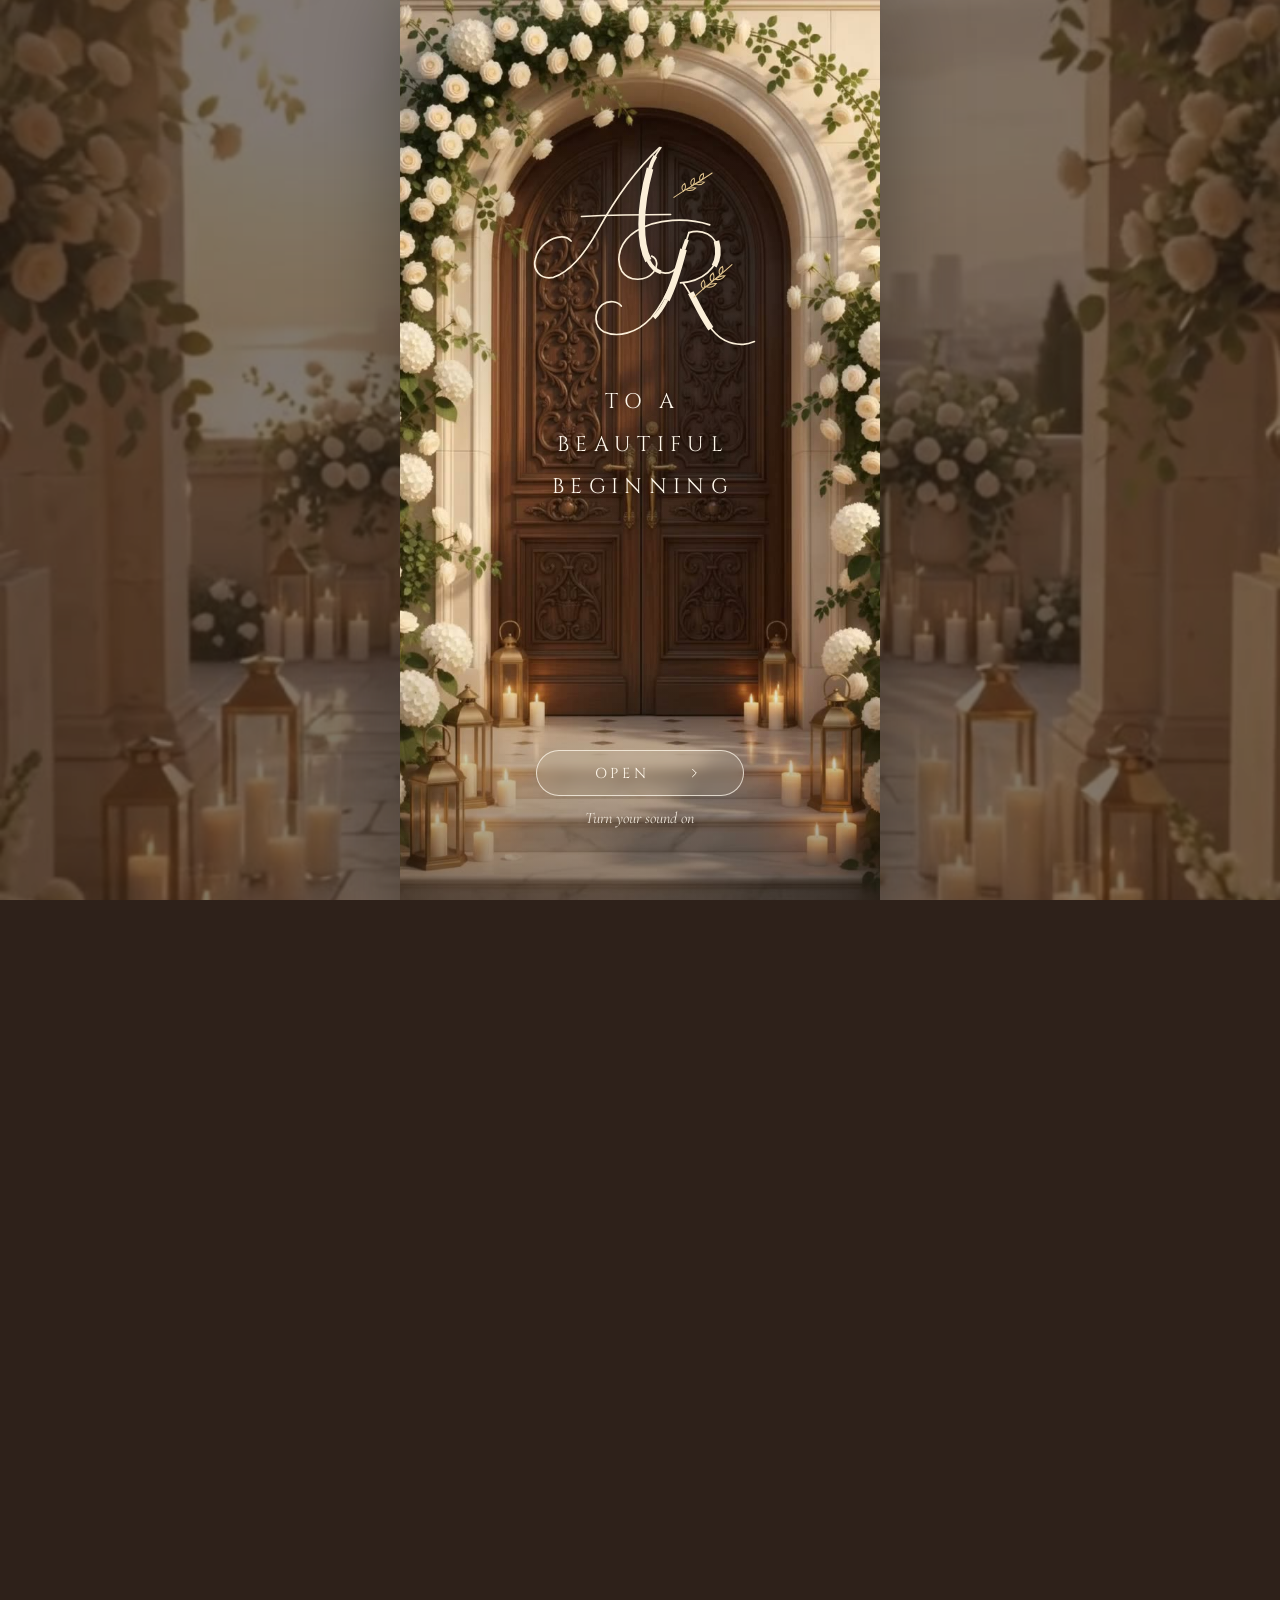
==== index.html @ f2ff2220 "Add Ahmed & Reem wedding invitation site One-page, phone-first invitation recreating the approved de" ====
<!doctype html>
<html lang="en" class="is-locked">
<head>
  <meta charset="utf-8">
  <meta name="viewport" content="width=device-width, initial-scale=1, viewport-fit=cover">
  <title>Ahmed &amp; Reem</title>
  <meta name="description" content="You're invited to the wedding of Ahmed &amp; Reem on Tuesday, 10 November 2026 at Porto Diamond.">
  <meta name="theme-color" content="#4A3426">
  <link rel="icon" href="data:image/svg+xml,%3Csvg xmlns='http://www.w3.org/2000/svg' viewBox='0 0 24 24'%3E%3Cpath fill='%23B0894F' d='M12 21.5s-9.5-5.8-9.5-12.6A5.1 5.1 0 0 1 12 6.1a5.1 5.1 0 0 1 9.5 2.8c0 6.8-9.5 12.6-9.5 12.6z'/%3E%3C/svg%3E">

  <!-- Link preview (WhatsApp, Facebook, …) -->
  <meta property="og:type" content="website">
  <meta property="og:title" content="Ahmed &amp; Reem's Wedding">
  <meta property="og:description" content="Tuesday, 10 November 2026 at 8:00 PM, Porto Diamond">
  <meta property="og:image" content="https://ebrahemmostafa.github.io/ahmed-reem-wedding/assets/img/door-poster.jpg">
  <meta name="twitter:card" content="summary_large_image">

  <link rel="preconnect" href="https://fonts.googleapis.com">
  <link rel="preconnect" href="https://fonts.gstatic.com" crossorigin>
  <link href="https://fonts.googleapis.com/css2?family=Amiri:wght@400;700&family=Aref+Ruqaa:wght@400;700&family=Cinzel:wght@400;500&family=Corinthia&family=Cormorant+Garamond:ital,wght@0,300;0,400;1,300&family=EB+Garamond:wght@400;500&display=swap" rel="stylesheet">
  <link rel="stylesheet" href="css/style.css">
</head>
<body>

  <!-- Reusable ornaments -->
  <svg width="0" height="0" style="position:absolute" aria-hidden="true">
    <symbol id="sprig" viewBox="0 0 40 12">
      <g fill="none" stroke="currentColor" stroke-width=".7" stroke-linecap="round">
        <path d="M4 9 C12 7 22 6 36 3"/>
        <path d="M12 7.4 C11 4.8 12.6 3 15 2.6 C15 5 13.8 6.6 12 7.4Z"/>
        <path d="M19 6.2 C18.4 3.6 20 1.8 22.6 1.6 C22.4 4 21 5.6 19 6.2Z"/>
        <path d="M26 5 C25.8 2.6 27.4 1 30 1 C29.6 3.2 28 4.6 26 5Z"/>
        <path d="M14 7 C16 9 18.6 9.6 21 8.6 C19 7.2 16.6 6.8 14 7Z"/>
        <path d="M21.6 5.8 C23.6 7.6 26.2 8 28.4 7 C26.4 5.6 24 5.4 21.6 5.8Z"/>
      </g>
    </symbol>
    <!-- swash A and R traced from the design -->
    <g id="glyph-a" fill="none" stroke="currentColor" stroke-linecap="round">
      <path stroke-width=".6" d="M62.5 107.5 C58 113 55.5 124 55.5 135 C55.5 146 59 152.5 64 152.5 C66 152.5 67.5 151.5 68.5 150"/>
      <path stroke-width="1.4" stroke-linecap="butt" d="M60.5 110.5 C59.6 112 59 113.5 58.6 115"/>
      <path stroke-width="2.4" stroke-linecap="butt" d="M58.6 115 C56.4 123 55.6 129 55.6 135 C55.6 141 56.4 145 58 148"/>
      <path stroke-width="1.4" stroke-linecap="butt" d="M58 148 C59 150 60.5 151.6 62.5 152.2"/>
      <path stroke-width=".6" d="M62 107.5 C54 115 46 126 40 137 C35 146 30 152 24 154 C19 155 16.5 151 17.5 147.5 C18.5 143 23 139.5 27 139.5 C28.5 139.5 29.6 140.2 30.3 141"/>
      <path stroke-width=".55" d="M34 132.2 C42 131.8 52 131.5 66 131.5"/>
    </g>
    <g id="glyph-r" fill="none" stroke="currentColor" stroke-linecap="round">
      <path stroke-width=".6" d="M66.5 160 C63.5 170 60 182 53 190.5 C48 196 41 197.8 36 195.5 C32.5 193.6 32.3 188.5 35.5 185.8 C38 184 41 184.6 42.3 186.3"/>
      <path stroke-width="1.4" stroke-linecap="butt" d="M65.8 162.5 L64.6 166"/>
      <path stroke-width="2.4" stroke-linecap="butt" d="M64.6 166 C63 172 61.5 178 58.5 184"/>
      <path stroke-width="1.4" stroke-linecap="butt" d="M58.5 184 C57 187 55.6 189 54 190.5"/>
      <path stroke-width=".6" d="M66.5 160 C71 158.6 76.5 160.5 76.8 166.5 C77 172.5 71.5 177.6 63.5 178"/>
      <path stroke-width="2" stroke-linecap="butt" d="M76.4 163 C77.2 166 77 169.5 75.6 172"/>
      <path stroke-width=".6" d="M64.5 178 C68 183 71 190 75 195 C78 198.6 82 200.2 86 200 C87.5 199.9 89 199.4 90 199"/>
      <path stroke-width="2.2" stroke-linecap="butt" d="M67.2 181.5 C69.5 186 71.6 190.5 74.4 194.4"/>
      <path stroke-width=".6" d="M74 157.2 C66 154.6 55 154.8 47.5 159.5 C42 163 40 169 42.5 173.8 C45 177.6 51 177.6 53.8 174.2 C55.6 172 55.3 169.3 53.2 168.4"/>
    </g>
  </svg>

  <!-- ============ INTRO: the door (panel 1) ============ -->
  <div class="intro" id="intro">
    <div class="stage">
      <video class="intro__video intro__video--idle" id="door-idle"
             src="assets/video/door-idle.mp4" poster="assets/img/door-poster.jpg"
             autoplay muted loop playsinline preload="auto" aria-hidden="true"></video>
      <video class="intro__video intro__video--open" id="door-open"
             src="assets/video/door-open.mp4"
             muted playsinline preload="auto" aria-hidden="true"></video>

      <div class="intro__ui" id="intro-ui">
        <svg class="monogram" viewBox="12 103 86 78" aria-hidden="true">
          <use href="#glyph-a"/>
          <use href="#glyph-r" transform="translate(6 -22)"/>
          <use href="#sprig" x="64" y="118" width="20" height="6" transform="rotate(-22 74 121)" class="monogram__sprig"/>
          <use href="#sprig" x="70" y="152" width="22" height="6.6" transform="rotate(-30 81 155)" class="monogram__sprig"/>
        </svg>
        <p class="intro__tagline">To a<br>beautiful<br>beginning</p>

        <div class="intro__bottom">
          <button class="btn-open" id="open-btn" type="button">
            Open
            <svg viewBox="0 0 16 16" width="12" height="12" aria-hidden="true"><path d="M6 3l5 5-5 5" fill="none" stroke="currentColor" stroke-width="1.3" stroke-linecap="round" stroke-linejoin="round"/></svg>
          </button>
          <p class="intro__hint">Turn your sound on</p>
        </div>
      </div>

      <button class="intro__skip" id="skip-btn" type="button" hidden>Skip</button>
    </div>
  </div>

  <audio id="music" src="assets/audio/music.mp3" loop preload="auto"></audio>

  <button class="music-toggle" id="music-toggle" type="button" aria-pressed="true" aria-label="Pause music" hidden>
    <svg class="icon-on" viewBox="0 0 24 24" width="20" height="20" aria-hidden="true"><path d="M9 18V6l10-2v12" fill="none" stroke="currentColor" stroke-width="1.5" stroke-linecap="round" stroke-linejoin="round"/><circle cx="6.5" cy="18" r="2.5" fill="none" stroke="currentColor" stroke-width="1.5"/><circle cx="16.5" cy="16" r="2.5" fill="none" stroke="currentColor" stroke-width="1.5"/></svg>
    <svg class="icon-off" viewBox="0 0 24 24" width="20" height="20" aria-hidden="true"><path d="M9 18V6l10-2v12" fill="none" stroke="currentColor" stroke-width="1.5" stroke-linecap="round" stroke-linejoin="round"/><circle cx="6.5" cy="18" r="2.5" fill="none" stroke="currentColor" stroke-width="1.5"/><circle cx="16.5" cy="16" r="2.5" fill="none" stroke="currentColor" stroke-width="1.5"/><path d="M3 3l18 18" stroke="currentColor" stroke-width="1.5" stroke-linecap="round"/></svg>
  </button>

  <main class="stage page">

    <!-- ============ Verse + invitation (right after the door) ============ -->
    <section class="panel verse" id="invitation" lang="ar" dir="rtl">
      <div class="verse__bg" aria-hidden="true"></div>

      <div class="verse__content">
        <p class="basmala">بسم الله الرحمن الرحيم</p>

        <figure class="ayah">
          <img src="assets/img/ayah.png" width="918" height="270"
               alt="وَمِنْ آيَاتِهِ أَنْ خَلَقَ لَكُم مِّنْ أَنفُسِكُمْ أَزْوَاجًا لِّتَسْكُنُوا إِلَيْهَا وَجَعَلَ بَيْنَكُم مَّوَدَّةً وَرَحْمَةً">
          <figcaption>سورة الروم، الآية ٢١</figcaption>
        </figure>

        <svg class="sprig" aria-hidden="true"><use href="#sprig"/></svg>

        <div class="invite">
          <!-- اكتب أسماء العائلات هنا مكان النقط -->
          <p class="invite__families">
            تتشرف عائلة <span class="blank">..................</span><br>
            وعائلة <span class="blank">..................</span>
          </p>
          <p>بدعوة سيادتكم لحضور حفل زفاف</p>

          <div class="invite__couple">
            <p class="invite__role">نجلهم</p>
            <p class="invite__name">أحمد</p>
            <p class="invite__role">على كريمتهم</p>
            <p class="invite__name">ريم</p>
          </div>

          <p>
            وذلك بمشيئة الله تعالى<br>
            يوم <strong>الثلاثاء ١٠ نوفمبر ٢٠٢٦</strong><br>
            في تمام الساعة <strong>الثامنة مساءً</strong><br>
            بقاعة <bdi lang="en" class="latin">Porto Diamond</bdi>
          </p>
          <p class="invite__closing">بحضوركم يكتمل فرحنا</p>
        </div>
      </div>
    </section>

    <!-- ============ Panel 2: names ============ -->
    <section class="ref ref--names" id="names" aria-label="Ahmed and Reem invite you to celebrate our forever">
      <!-- traced from the design: swash A and R, Cormorant capitals -->
      <svg class="names" viewBox="0 100 170 105" aria-hidden="true">
        <g>
          <use href="#glyph-a"/>
          <use href="#glyph-r"/>
        </g>
        <g class="names__type" fill="currentColor">
          <text x="65" y="143.2" font-size="32.5" textLength="76" lengthAdjust="spacingAndGlyphs">HMED</text>
          <text x="93" y="166.5" font-size="25" font-style="italic" text-anchor="middle">&amp;</text>
          <text x="80" y="194" font-size="34" textLength="48.5" lengthAdjust="spacingAndGlyphs">EEM</text>
        </g>
      </svg>
      <h1 class="ref-caps names__tagline">Invite you to<br>celebrate our<br>forever</h1>
      <a class="names__scroll" href="#photo-1">Scroll</a>
    </section>

    <!-- ============ Couple photo 1 ============ -->
    <section class="panel photo" id="photo-1">
      <svg class="sprig" aria-hidden="true"><use href="#sprig"/></svg>
      <figure class="arch-frame">
        <img src="assets/img/couple-1.jpg" alt="Ahmed and Reem smiling, seated side by side" width="880" height="1280" loading="lazy" decoding="async">
      </figure>
      <svg class="sprig sprig--flip" aria-hidden="true"><use href="#sprig"/></svg>
    </section>

    <!-- ============ Panel 3: two souls ============ -->
    <section class="ref ref--veil" id="two-souls">
      <p class="ref-caps veil__text">Two souls<br>one story<br>a lifetime<br>together</p>
    </section>

    <!-- ============ Panel 4: countdown ============ -->
    <section class="ref ref--countdown" id="countdown">
      <h2 class="ref-caps cd__title">The countdown</h2>
      <div class="cd" role="timer" aria-live="off">
        <div class="cd__unit cd__unit--days"><span class="cd__num" data-unit="days">--</span><span class="cd__lbl">Days</span></div>
        <div class="cd__unit cd__unit--hours"><span class="cd__num" data-unit="hours">--</span><span class="cd__lbl">Hours</span></div>
        <div class="cd__unit cd__unit--minutes"><span class="cd__num" data-unit="minutes">--</span><span class="cd__lbl">Minutes</span></div>
        <div class="cd__unit cd__unit--seconds"><span class="cd__num" data-unit="seconds">--</span><span class="cd__lbl">Seconds</span></div>
        <span class="cd__rule cd__rule--1"></span>
        <span class="cd__rule cd__rule--2"></span>
      </div>
      <p class="cd__done" id="countdown-done" hidden>Today is the day</p>
    </section>

    <!-- ============ Panel 5: our story (leaves falling) ============ -->
    <section class="ref ref--story" id="story">
      <canvas class="leaves" id="leaves" aria-hidden="true"></canvas>
      <p class="ref-caps story__label">Our story</p>
      <h2 class="ref-script story__title">
        <span class="story__t1">A Journey</span>
        <span class="story__t2">of Love</span>
      </h2>
      <p class="ref-body story__text">
        From a chance meeting<br>
        to a lifetime of memories,<br>
        we found home in each other.<br>
        Now, we're so excited<br>
        to begin our forever<br>
        with the people we love most.
      </p>
    </section>

    <!-- ============ Panel 6: the big day ============ -->
    <section class="ref ref--bigday" id="big-day">
      <h2 class="ref-caps bd__title">The big day</h2>
      <svg class="bd__sprig" aria-hidden="true"><use href="#sprig"/></svg>

      <span class="bd__line" aria-hidden="true"></span>
      <ol class="bd__list">
        <li class="bd__row bd__row--1">
          <svg class="bd__icon" viewBox="0 0 32 32" aria-hidden="true"><g fill="none" stroke="currentColor" stroke-width="1.2"><circle cx="12.5" cy="19" r="7.5"/><circle cx="19.5" cy="19" r="7.5"/><path d="M14 9.5 L16 6.5 L18 9.5 L16 11.5Z"/><path d="M14 9.5 H18"/></g></svg>
          <span class="bd__dot" aria-hidden="true"></span>
          <p><span class="bd__time">Tuesday</span><span class="bd__what">10 November 2026</span></p>
        </li>
        <li class="bd__row bd__row--2">
          <svg class="bd__icon" viewBox="0 0 32 32" aria-hidden="true"><g fill="none" stroke="currentColor" stroke-width="1.2" stroke-linejoin="round"><path d="M7 6 L13.5 7.6 L12.4 14.4 C12 16.6 9.8 17.8 7.8 17 C5.8 16.2 5 14 5.8 12Z"/><path d="M9.8 17.2 L8.2 26 M5.6 25.4 L10.8 26.6"/><path d="M25 6 L18.5 7.6 L19.6 14.4 C20 16.6 22.2 17.8 24.2 17 C26.2 16.2 27 14 26.2 12Z"/><path d="M22.2 17.2 L23.8 26 M21.2 26.6 L26.4 25.4"/><path d="M6 11 L13 12.6 M26 11 L19 12.6"/><path d="M16 2.5 V4.5 M13.5 3.2 L14.5 4.8 M18.5 3.2 L17.5 4.8"/></g></svg>
          <span class="bd__dot" aria-hidden="true"></span>
          <p><span class="bd__time">8:00 PM</span><span class="bd__what">Wedding celebration</span></p>
        </li>
        <li class="bd__row bd__row--3">
          <svg class="bd__icon" viewBox="0 0 32 32" aria-hidden="true"><g fill="none" stroke="currentColor" stroke-width="1.2"><path d="M16 28 C16 28 7 19.6 7 13 A9 9 0 0 1 25 13 C25 19.6 16 28 16 28Z"/><circle cx="16" cy="13" r="3.4"/></g></svg>
          <span class="bd__dot" aria-hidden="true"></span>
          <p><span class="bd__time">Porto Diamond</span><span class="bd__what">Wedding hall</span></p>
        </li>
      </ol>
    </section>

    <!-- ============ Panel 7: the venue ============ -->
    <section class="ref ref--venue" id="venue">
      <h2 class="ref-caps venue__label">The venue</h2>
      <p class="ref-script venue__title"><span>A Special Place</span><span>for a Special Day</span></p>
      <p class="ref-caps venue__name">Porto Diamond</p>
      <a class="venue__btn" href="https://maps.google.com/?q=30.904970,31.106470" target="_blank" rel="noopener">
        <span>View location<br>on Google Maps</span>
      </a>
    </section>

    <!-- ============ Panel 8: dress code + gift ============ -->
    <section class="ref ref--dress" id="dress-code">
      <h2 class="ref-caps dress__label">Dress code</h2>
      <p class="ref-caps dress__attire">Formal attire</p>
      <p class="ref-caps dress__gift">Your presence<br>is our greatest gift</p>
      <p class="ref-body dress__text">
        But if you wish to honor us<br>
        with a gift, a contribution towards<br>
        our new journey would be<br>
        deeply appreciated.
      </p>
    </section>

    <!-- ============ Couple photo 2 ============ -->
    <section class="panel photo" id="photo-2">
      <svg class="sprig" aria-hidden="true"><use href="#sprig"/></svg>
      <figure class="arch-frame">
        <img src="assets/img/couple-2.jpg" alt="Ahmed scattering rose petals over Reem" width="960" height="1280" loading="lazy" decoding="async">
      </figure>
      <svg class="sprig sprig--flip" aria-hidden="true"><use href="#sprig"/></svg>
    </section>

    <!-- ============ Panel 9: see you there ============ -->
    <section class="ref ref--seeyou" id="see-you">
      <p class="ref-caps seeyou__top">We can't wait<br>to celebrate with you</p>
      <h2 class="ref-script seeyou__title">See You There</h2>
      <p class="ref-caps seeyou__names">Ahmed &amp; Reem</p>
      <p class="ref-caps seeyou__date">10 . 11 . 2026</p>
    </section>

    <!-- ============ RSVP ============ -->
    <section class="panel rsvp" id="rsvp">
      <p class="ref-caps rsvp__label">RSVP</p>
      <svg class="sprig" aria-hidden="true"><use href="#sprig"/></svg>
      <h2 class="ref-script rsvp__title">Leave us a note</h2>
      <p class="ref-body rsvp__lede">Let us know you're coming,<br>and send a few words for our day.</p>

      <form class="rsvp__form" id="rsvp-form" novalidate>
        <label class="field">
          <span class="field__label">Full name <span lang="ar">الاسم بالكامل</span></span>
          <input type="text" name="fullname" autocomplete="name" maxlength="120" required dir="auto">
        </label>
        <label class="field">
          <span class="field__label">Message <span lang="ar">رسالتك</span></span>
          <textarea name="message" rows="4" maxlength="600" dir="auto"></textarea>
        </label>
        <!-- spam trap: real guests never see this -->
        <input class="hp" type="text" name="website" tabindex="-1" autocomplete="off" aria-hidden="true">

        <button class="btn-send" type="submit" id="rsvp-submit">Send RSVP</button>
        <p class="rsvp__status" id="rsvp-status" role="status" aria-live="polite"></p>
      </form>
    </section>

  </main>

  <script src="js/main.js"></script>
</body>
</html>
---- css/style.css ----
/* ==========================================================
   Ahmed & Reem — wedding invitation
   The "ref" panels reproduce the approved design 1:1: every
   panel keeps the design's proportions, and text sits at the
   same position (top: % of panel height) and size (--u = 1% of
   the column width), so it scales identically on every phone.
   ========================================================== */

:root {
  --paper:     #F7F0E6;
  --paper-2:   #F1E7DA;
  --gold:      #B0894F;
  --gold-soft: #D9C4A0;
  --ink:       #5E4636;   /* design text brown */
  --ink-2:     #7D6656;
  --walnut:    #4A3426;
  --ivory:     #FFF8EC;

  --caps:   "Cinzel", "Trajan Pro", serif;
  --serif:  "Cormorant Garamond", "Garamond", serif;
  --body:   "EB Garamond", "Garamond", serif;
  --script: "Corinthia", "Snell Roundhand", cursive;
  --arabic: "Amiri", "Traditional Arabic", serif;
  --ruqaa:  "Aref Ruqaa", "Amiri", serif;

  --stage-w: 480px;
  --u: min(1vw, 4.8px);          /* 1% of the column width */
}

*, *::before, *::after { box-sizing: border-box; }
[hidden] { display: none !important; }

html { -webkit-text-size-adjust: 100%; scroll-behavior: smooth; }
html.is-locked, html.is-locked body { overflow: hidden; height: 100%; }

body {
  margin: 0;
  color: var(--ink);
  font-family: var(--body);
  font-size: 1.1rem;
  line-height: 1.6;
  background: #2E211A url("../assets/img/arch-sunset.jpg") center / cover fixed;
  -webkit-font-smoothing: antialiased;
}
body::before {                     /* dim the desktop backdrop */
  content: "";
  position: fixed;
  inset: 0;
  background: rgba(46, 33, 26, .6);
  z-index: -1;
}

img, video, iframe { display: block; max-width: 100%; }
p, h1, h2, figure, ol { margin: 0; }
h1, h2 { font-weight: 400; }
ol { padding: 0; list-style: none; }

:focus-visible { outline: 2px solid var(--gold); outline-offset: 3px; }

.stage {
  position: relative;
  width: 100%;
  max-width: var(--stage-w);
  margin-inline: auto;
}
.page {
  container-type: inline-size;
  background: var(--paper);
  box-shadow: 0 0 80px rgba(0, 0, 0, .35);
  overflow: hidden;
}

@supports (width: 1cqw) {
  .page { --u: 1cqw; }             /* exact column width, even with a scrollbar */
}

/* ---------- shared type (the design's three voices) ---------- */
.ref-caps {
  font-family: var(--caps);
  font-weight: 400;
  text-transform: uppercase;
  letter-spacing: .2em;
  color: var(--ink);
}
.ref-script {
  font-family: var(--script);
  font-weight: 400;
  color: var(--ink);
  line-height: 1;
}
.ref-body {
  font-family: var(--body);
  color: var(--ink);
}

.sprig {
  display: block;
  width: calc(var(--u) * 16);
  height: calc(var(--u) * 5);
  color: var(--gold);
  margin-inline: auto;
}
.sprig--flip { transform: scaleX(-1); }

/* ==========================================================
   Design panels
   ========================================================== */
.ref {
  position: relative;
  width: 100%;
  background-position: center;
  background-size: cover;
  background-repeat: no-repeat;
  text-align: center;
}
.ref > * {
  position: absolute;
  left: 0;
  right: 0;
  top: calc(var(--y) * 1%);
  transform: translateY(-50%);
  margin-inline: auto;
}

/* ---------- Panel 2: names ---------- */
.ref--names { aspect-ratio: 170 / 457; background-image: url("../assets/img/panels/names.jpg"); }
.names {
  --y: 33.37;                              /* design y 100–205 of 457 */
  width: 100%;
  height: auto;
  aspect-ratio: 170 / 105;
  color: #6A4F3D;
  overflow: visible;
}
.names__type {
  font-family: var(--serif);
  font-weight: 400;
}
.names__tagline {
  --y: 49.9;
  font-size: calc(var(--u) * 4.6);
  line-height: 1.66;
  letter-spacing: .22em;
}
.names__scroll {
  --y: 90;
  width: max-content;
  padding: 0 calc(var(--u) * 3);
  font: 400 calc(var(--u) * 3.6) / 1 var(--caps);
  letter-spacing: .25em;
  text-transform: uppercase;
  text-decoration: none;
  color: rgba(255, 248, 236, .9);
}

/* ---------- Panel 3: two souls ---------- */
.ref--veil { aspect-ratio: 134 / 457; background-image: url("../assets/img/panels/veil.jpg"); }
.veil__text {
  --y: 48.2;
  font-size: calc(var(--u) * 6.9);
  line-height: 2.06;
  letter-spacing: .2em;
  color: #7A6556;
  padding-left: .2em;          /* balance the trailing letter-spacing */
}

/* ---------- Panel 4: countdown ---------- */
.ref--countdown { aspect-ratio: 148 / 457; background-image: url("../assets/img/panels/countdown.jpg"); }
.cd__title {
  --y: 17.9;
  font-size: calc(var(--u) * 5.6);
  letter-spacing: .2em;
  padding-left: .2em;
}
.cd {
  --y: 37.4;
  height: calc(var(--u) * 82);
  width: 100%;
}
.cd__unit {
  position: absolute;
  width: calc(var(--u) * 33);
  height: calc(var(--u) * 33);
  transform: translate(-50%, -50%);
  display: flex;
  flex-direction: column;
  align-items: center;
  justify-content: center;
}
.cd__unit::before {                      /* the thin arch over each number */
  content: "";
  position: absolute;
  inset: 0;
  border: 1px solid rgba(176, 137, 79, .55);
  border-radius: 50%;
  clip-path: inset(0 0 50% 0);
}
.cd__unit--days    { left: 29%; top: calc(var(--u) * 19.5); }
.cd__unit--hours   { left: 71%; top: calc(var(--u) * 19.5); }
.cd__unit--minutes { left: 29%; top: calc(var(--u) * 66); }
.cd__unit--seconds { left: 71%; top: calc(var(--u) * 66); }
.cd__num {
  margin-top: calc(var(--u) * 6);
  font-family: var(--serif);
  font-weight: 400;
  font-size: calc(var(--u) * 15.5);
  line-height: 1;
  font-variant-numeric: lining-nums tabular-nums;
  color: var(--ink);
}
.cd__lbl {
  margin-top: calc(var(--u) * 2.2);
  font-family: var(--caps);
  font-size: calc(var(--u) * 4.1);
  letter-spacing: .2em;
  text-transform: uppercase;
  color: var(--ink);
}
.cd__rule {
  position: absolute;
  left: 50%;
  width: 1px;
  background: rgba(176, 137, 79, .5);
}
.cd__rule--1 { top: calc(var(--u) * 23); height: calc(var(--u) * 14); }
.cd__rule--2 { top: calc(var(--u) * 70); height: calc(var(--u) * 20); }
.cd__done {
  --y: 37;
  font-family: var(--script);
  font-size: calc(var(--u) * 16);
  color: var(--ink);
}

/* ---------- Panel 5: our story ---------- */
.ref--story { aspect-ratio: 165 / 501; background-image: url("../assets/img/panels/story.jpg"); }
.ref--story > .leaves {
  inset: 0;
  top: 0;
  transform: none;
  width: 100%;
  height: 100%;
  pointer-events: none;
}
.story__label {
  --y: 5.6;
  font-size: calc(var(--u) * 4.9);
  letter-spacing: .2em;
  padding-left: .2em;
}
.story__title {
  --y: 19.4;
  height: calc(var(--u) * 42);
  width: 100%;
  font-size: calc(var(--u) * 23);
}
.story__t1, .story__t2 { position: absolute; white-space: nowrap; }
.story__t1 { left: 15%; top: 0; }
.story__t2 { left: 41%; top: calc(var(--u) * 17.5); }
.story__text {
  --y: 34.5;
  font-size: calc(var(--u) * 5.15);
  line-height: 1.45;
  font-weight: 500;
}

/* ---------- Panel 6: the big day ---------- */
.ref--bigday { aspect-ratio: 150 / 501; background-image: url("../assets/img/panels/bigday.jpg"); }
.bd__title {
  --y: 5.4;
  font-size: calc(var(--u) * 5.6);
  letter-spacing: .2em;
  padding-left: .2em;
}
.bd__sprig {
  --y: 8.7;
  width: calc(var(--u) * 14);
  height: calc(var(--u) * 4.2);
  color: var(--gold);
}
.bd__line {
  --y: 25.8;
  left: 30.7%;
  right: auto;
  width: 1px;
  height: 21%;
  background: rgba(125, 102, 86, .45);
}
.bd__list {
  --y: 25.8;
  height: 26%;
  width: 100%;
}
.bd__row {
  position: absolute;
  left: 0;
  right: 0;
  height: calc(var(--u) * 16);
  transform: translateY(-50%);
}
.bd__row--1 { top: 13%; }
.bd__row--2 { top: 46%; }
.bd__row--3 { top: 79%; }
.bd__icon {
  position: absolute;
  left: 18.7%;
  top: 50%;
  width: calc(var(--u) * 18);
  height: calc(var(--u) * 18);
  transform: translate(-50%, -50%);
  color: var(--ink);
}
.bd__dot {
  position: absolute;
  left: 30.7%;
  top: 50%;
  width: calc(var(--u) * 1.6);
  height: calc(var(--u) * 1.6);
  border-radius: 50%;
  background: var(--ink);
  transform: translate(-50%, -50%);
}
.bd__row p {
  position: absolute;
  left: 36.7%;
  top: 50%;
  transform: translateY(-50%);
  text-align: left;
  font-family: var(--caps);
  text-transform: uppercase;
  line-height: 1.75;
}
.bd__time, .bd__what { display: block; white-space: nowrap; }
.bd__time { font-size: calc(var(--u) * 4.7); letter-spacing: .14em; }
.bd__what { font-size: calc(var(--u) * 3.9); letter-spacing: .12em; color: var(--ink); }

/* ---------- Panel 7: the venue ---------- */
.ref--venue { aspect-ratio: 160 / 501; background-image: url("../assets/img/panels/venue.jpg"); }
.venue__label {
  --y: 5.5;
  font-size: calc(var(--u) * 5.3);
  letter-spacing: .2em;
  padding-left: .2em;
}
.venue__title {
  --y: 15.8;
  font-size: calc(var(--u) * 14.5);
  transform: translateY(-50%) rotate(-5deg);
}
.venue__title span { display: block; }
.venue__title span + span { margin-top: calc(var(--u) * 1); padding-left: calc(var(--u) * 6); }
.venue__name {
  --y: 74;
  font-size: calc(var(--u) * 5.3);
  letter-spacing: .2em;
  padding-left: .2em;
}
.venue__btn {
  --y: 82.3;
  display: flex;
  align-items: center;
  justify-content: center;
  width: 81%;
  height: 7.6%;
  border-radius: 999px;
  text-decoration: none;
  font: 400 calc(var(--u) * 4.4) / 1.7 var(--caps);
  letter-spacing: .14em;
  text-transform: uppercase;
  color: var(--ink);
  padding-right: calc(var(--u) * 6);    /* the drawn chevron sits on the right */
}
.venue__btn:hover { background: rgba(255, 248, 236, .25); }

/* ---------- Panel 8: dress code + gift ---------- */
.ref--dress { aspect-ratio: 156 / 298; background-image: url("../assets/img/panels/dress.jpg"); }
.dress__label {
  --y: 6;
  font-size: calc(var(--u) * 5.5);
  letter-spacing: .2em;
  padding-left: .2em;
}
.dress__attire {
  --y: 40.6;
  font-size: calc(var(--u) * 5.2);
  letter-spacing: .2em;
  padding-left: .2em;
}
.dress__gift {
  --y: 63.6;
  font-size: calc(var(--u) * 5.2);
  line-height: 1.6;
  letter-spacing: .2em;
  padding-left: .2em;
}
.dress__text {
  --y: 80.4;
  font-size: calc(var(--u) * 5);
  line-height: 1.45;
}

/* ---------- Panel 9: see you there ---------- */
.ref--seeyou { aspect-ratio: 156 / 201; background-image: url("../assets/img/panels/seeyou.jpg"); }
.ref--seeyou .ref-caps,
.ref--seeyou .ref-script { color: var(--ivory); text-shadow: 0 1px 6px rgba(0, 0, 0, .3); }
.seeyou__top {
  --y: 12;
  font-size: calc(var(--u) * 4.5);
  line-height: 1.7;
  letter-spacing: .2em;
  padding-left: .2em;
}
.seeyou__title {
  --y: 47.5;
  font-size: calc(var(--u) * 20);
  white-space: nowrap;
}
.seeyou__names {
  --y: 74.8;
  font-size: calc(var(--u) * 5.2);
  letter-spacing: .2em;
  padding-left: .2em;
}
.seeyou__date {
  --y: 83;
  font-size: calc(var(--u) * 3.8);
  letter-spacing: .3em;
  padding-left: .3em;
  opacity: .9;
}

/* ==========================================================
   Free-flowing panels (verse, photos, RSVP)
   ========================================================== */
.panel {
  position: relative;
  padding: calc(var(--u) * 16) calc(var(--u) * 8);
  text-align: center;
}

/* ---------- verse + invitation ---------- */
.verse {
  min-height: 100vh;
  min-height: 100svh;
  padding-top: calc(var(--u) * 14 + env(safe-area-inset-top));
  font-family: var(--arabic);
  background: var(--paper);
}
.verse__bg {
  position: absolute;
  inset: 0 0 auto 0;
  height: 100vh;
  height: 100svh;
  background: url("../assets/img/arch-sunset.jpg") center / cover no-repeat;
}
.verse__bg::after {
  content: "";
  position: absolute;
  inset: 0;
  background: linear-gradient(to bottom,
    rgba(247, 240, 230, .8) 0%,
    rgba(247, 240, 230, .88) 55%,
    var(--paper) 100%);
  opacity: 0;
  transition: opacity 1.4s ease;
}
.verse__content {
  position: relative;
  display: flex;
  flex-direction: column;
  align-items: center;
}
.verse__content > * {
  opacity: 0;
  transform: translateY(10px);
  transition: opacity 1s ease, transform 1s ease;
}
.is-revealed .verse__bg::after { opacity: 1; }
.is-revealed .verse__content > * { opacity: 1; transform: none; }
.is-revealed .verse__content > :nth-child(1) { transition-delay: .5s; }
.is-revealed .verse__content > :nth-child(2) { transition-delay: 1s; }
.is-revealed .verse__content > :nth-child(3) { transition-delay: 1.6s; }
.is-revealed .verse__content > :nth-child(4) { transition-delay: 1.9s; }

.basmala { font-size: 1.15rem; color: var(--gold); }
.ayah { margin: calc(var(--u) * 5) 0 calc(var(--u) * 2); }
.ayah img { width: min(92%, 360px); height: auto; margin-inline: auto; }
.ayah figcaption { margin-top: calc(var(--u) * 2); font-size: .95rem; color: var(--ink-2); }
.verse .sprig { margin-block: calc(var(--u) * 3) calc(var(--u) * 4); }

.invite { font-size: 1.25rem; line-height: 2; color: var(--walnut); }
.invite > p + p,
.invite > p + div,
.invite > div + p { margin-top: calc(var(--u) * 3.6); }
.invite strong { font-weight: 700; }
.invite__families { font-size: 1.3rem; }
.blank { display: inline-block; min-width: 7.5em; color: var(--gold); letter-spacing: .05em; }
.invite__couple { margin-block: calc(var(--u) * 1.5); }
.invite__role { font-size: 1.05rem; color: var(--ink-2); }
.invite__name {
  font-family: var(--ruqaa);
  font-size: 2.6rem;
  line-height: 1.45;
  color: #8C6A3A;
}
.invite__closing { font-family: var(--ruqaa); font-size: 1.4rem; color: #8C6A3A; }
.latin { font-family: var(--serif); font-weight: 400; font-size: 1.15em; }

/* ---------- couple photos ---------- */
.photo { background: linear-gradient(var(--paper), var(--paper-2)); }
.arch-frame {
  position: relative;
  width: min(100%, 340px);
  aspect-ratio: 3 / 4;
  margin: calc(var(--u) * 5) auto;
  border-radius: 50% 50% 10px 10px / 37.5% 37.5% 10px 10px;
  overflow: hidden;
  background: var(--paper-2);
  box-shadow: 0 18px 40px -18px rgba(74, 52, 38, .45);
}
.arch-frame::after {
  content: "";
  position: absolute;
  inset: 7px;
  border: 1px solid rgba(255, 248, 236, .75);
  border-radius: inherit;
  pointer-events: none;
}
.arch-frame img { width: 100%; height: 100%; object-fit: cover; }
#photo-1 .arch-frame img { object-position: 45% 40%; }
#photo-2 .arch-frame img { object-position: 50% 40%; }

/* ---------- RSVP ---------- */
.rsvp { background: var(--paper-2); padding-bottom: calc(var(--u) * 24 + env(safe-area-inset-bottom)); }
.rsvp__label { font-size: calc(var(--u) * 4.6); padding-left: .2em; }
.rsvp .sprig { margin-block: calc(var(--u) * 2) calc(var(--u) * 3); }
.rsvp__title { font-size: calc(var(--u) * 17); }
.rsvp__lede { margin-top: calc(var(--u) * 2); font-size: 1.15rem; line-height: 1.5; color: var(--ink-2); }
.rsvp__form {
  margin: calc(var(--u) * 8) auto 0;
  max-width: 360px;
  display: grid;
  gap: 18px;
  text-align: start;
}
.field { display: grid; gap: 6px; }
.field__label {
  display: flex;
  justify-content: space-between;
  align-items: baseline;
  font: 400 .75rem var(--caps);
  letter-spacing: .18em;
  text-transform: uppercase;
  color: var(--ink-2);
}
.field__label [lang="ar"] { font: 400 1rem var(--arabic); letter-spacing: 0; }
.field input,
.field textarea {
  width: 100%;
  padding: 12px 14px;
  font: 1.1rem/1.5 var(--body);
  color: var(--walnut);
  background: var(--paper);
  border: 1px solid var(--gold-soft);
  border-radius: 10px;
  resize: vertical;
}
.field input:focus,
.field textarea:focus {
  outline: none;
  border-color: var(--gold);
  box-shadow: 0 0 0 3px rgba(176, 137, 79, .2);
}
.field [aria-invalid="true"] { border-color: #A4553F; }
.hp { position: absolute; left: -9999px; width: 1px; height: 1px; opacity: 0; }
.btn-send {
  min-height: 48px;
  border: 1px solid var(--walnut);
  border-radius: 999px;
  background: var(--walnut);
  color: var(--ivory);
  font: 400 .85rem var(--caps);
  letter-spacing: .22em;
  text-transform: uppercase;
  cursor: pointer;
}
.btn-send:hover { background: #5C4232; }
.btn-send[disabled] { opacity: .6; cursor: progress; }
.rsvp__status { min-height: 1.6em; text-align: center; font-style: italic; color: var(--ink-2); }
.rsvp__status.is-ok { color: #4F6B45; }
.rsvp__status.is-error { color: #A4553F; }

/* ==========================================================
   INTRO — the door (panel 1)
   ========================================================== */
.intro {
  position: fixed;
  inset: 0;
  z-index: 50;
  transition: opacity 1.2s ease;
}
.intro .stage {
  height: 100%;
  overflow: hidden;
  background: #3A2A20 url("../assets/img/door-poster.jpg") center / cover no-repeat;
}
.intro__video {
  position: absolute;
  inset: 0;
  width: 100%;
  height: 100%;
  object-fit: cover;
}
.intro__video--open { opacity: 0; transition: opacity .9s ease; }
.intro__video--open.is-visible { opacity: 1; }

.intro__ui {
  position: absolute;
  inset: 0;
  display: flex;
  flex-direction: column;
  align-items: center;
  padding: calc(15vh + env(safe-area-inset-top)) 24px calc(8vh + env(safe-area-inset-bottom));
  color: var(--ivory);
  text-align: center;
  transition: opacity .6s ease;
  background:
    radial-gradient(ellipse 70% 42% at 50% 30%, rgba(40, 26, 18, .42), transparent 70%),
    linear-gradient(to top, rgba(40, 26, 18, .5), transparent 30%);
}
.monogram {
  width: calc(var(--u) * 50);
  height: auto;
  aspect-ratio: 86 / 78;
  color: #FBEFD9;
  overflow: visible;
  filter: drop-shadow(0 2px 10px rgba(0, 0, 0, .45));
}
.monogram__sprig { color: #E2C58F; }
.intro__tagline {
  margin-top: calc(var(--u) * 6);
  font: 400 calc(var(--u) * 4.4) / 2 var(--caps);
  letter-spacing: .3em;
  padding-left: .3em;
  text-transform: uppercase;
  text-shadow: 0 1px 10px rgba(0, 0, 0, .6);
}
.intro__bottom {
  margin-top: auto;
  display: flex;
  flex-direction: column;
  align-items: center;
  gap: 12px;
}
.btn-open {
  display: inline-flex;
  align-items: center;
  gap: calc(var(--u) * 8);
  min-height: 46px;
  padding: 0 calc(var(--u) * 9) 0 calc(var(--u) * 12);
  border: 1px solid rgba(255, 248, 236, .75);
  border-radius: 999px;
  background: rgba(255, 248, 236, .1);
  -webkit-backdrop-filter: blur(6px);
  backdrop-filter: blur(6px);
  color: var(--ivory);
  font: 400 .9rem var(--caps);
  letter-spacing: .25em;
  text-transform: uppercase;
  cursor: pointer;
}
.btn-open:hover { background: rgba(255, 248, 236, .22); }
.intro__hint {
  font: italic 1rem var(--serif);
  opacity: .85;
  text-shadow: 0 1px 8px rgba(0, 0, 0, .6);
}
.intro__skip {
  position: absolute;
  right: 16px;
  bottom: calc(18px + env(safe-area-inset-bottom));
  padding: 8px 14px;
  border: 0;
  background: transparent;
  color: rgba(255, 248, 236, .85);
  font: italic 1rem var(--serif);
  cursor: pointer;
  text-shadow: 0 1px 6px rgba(0, 0, 0, .6);
}
.intro.is-opening .intro__ui { opacity: 0; pointer-events: none; }
.intro.is-done { opacity: 0; pointer-events: none; }

/* ---------- music toggle ---------- */
.music-toggle {
  position: fixed;
  z-index: 40;
  bottom: calc(18px + env(safe-area-inset-bottom));
  right: max(16px, calc(50vw - var(--stage-w) / 2 + 16px));
  width: 46px;
  height: 46px;
  display: grid;
  place-items: center;
  border-radius: 50%;
  border: 1px solid var(--gold);
  background: rgba(247, 240, 230, .9);
  color: var(--walnut);
  cursor: pointer;
  box-shadow: 0 4px 16px rgba(74, 52, 38, .18);
}
.music-toggle .icon-off { display: none; }
.music-toggle[aria-pressed="false"] .icon-on { display: none; }
.music-toggle[aria-pressed="false"] .icon-off { display: block; }
.music-toggle[aria-pressed="true"] .icon-on { animation: bob 2.4s ease-in-out infinite; }
@keyframes bob { 50% { transform: translateY(-2px); } }

/* ---------- reduced motion ---------- */
@media (prefers-reduced-motion: reduce) {
  html { scroll-behavior: auto; }
  *, *::before, *::after {
    animation: none !important;
    transition-duration: .01ms !important;
    transition-delay: 0s !important;
  }
}
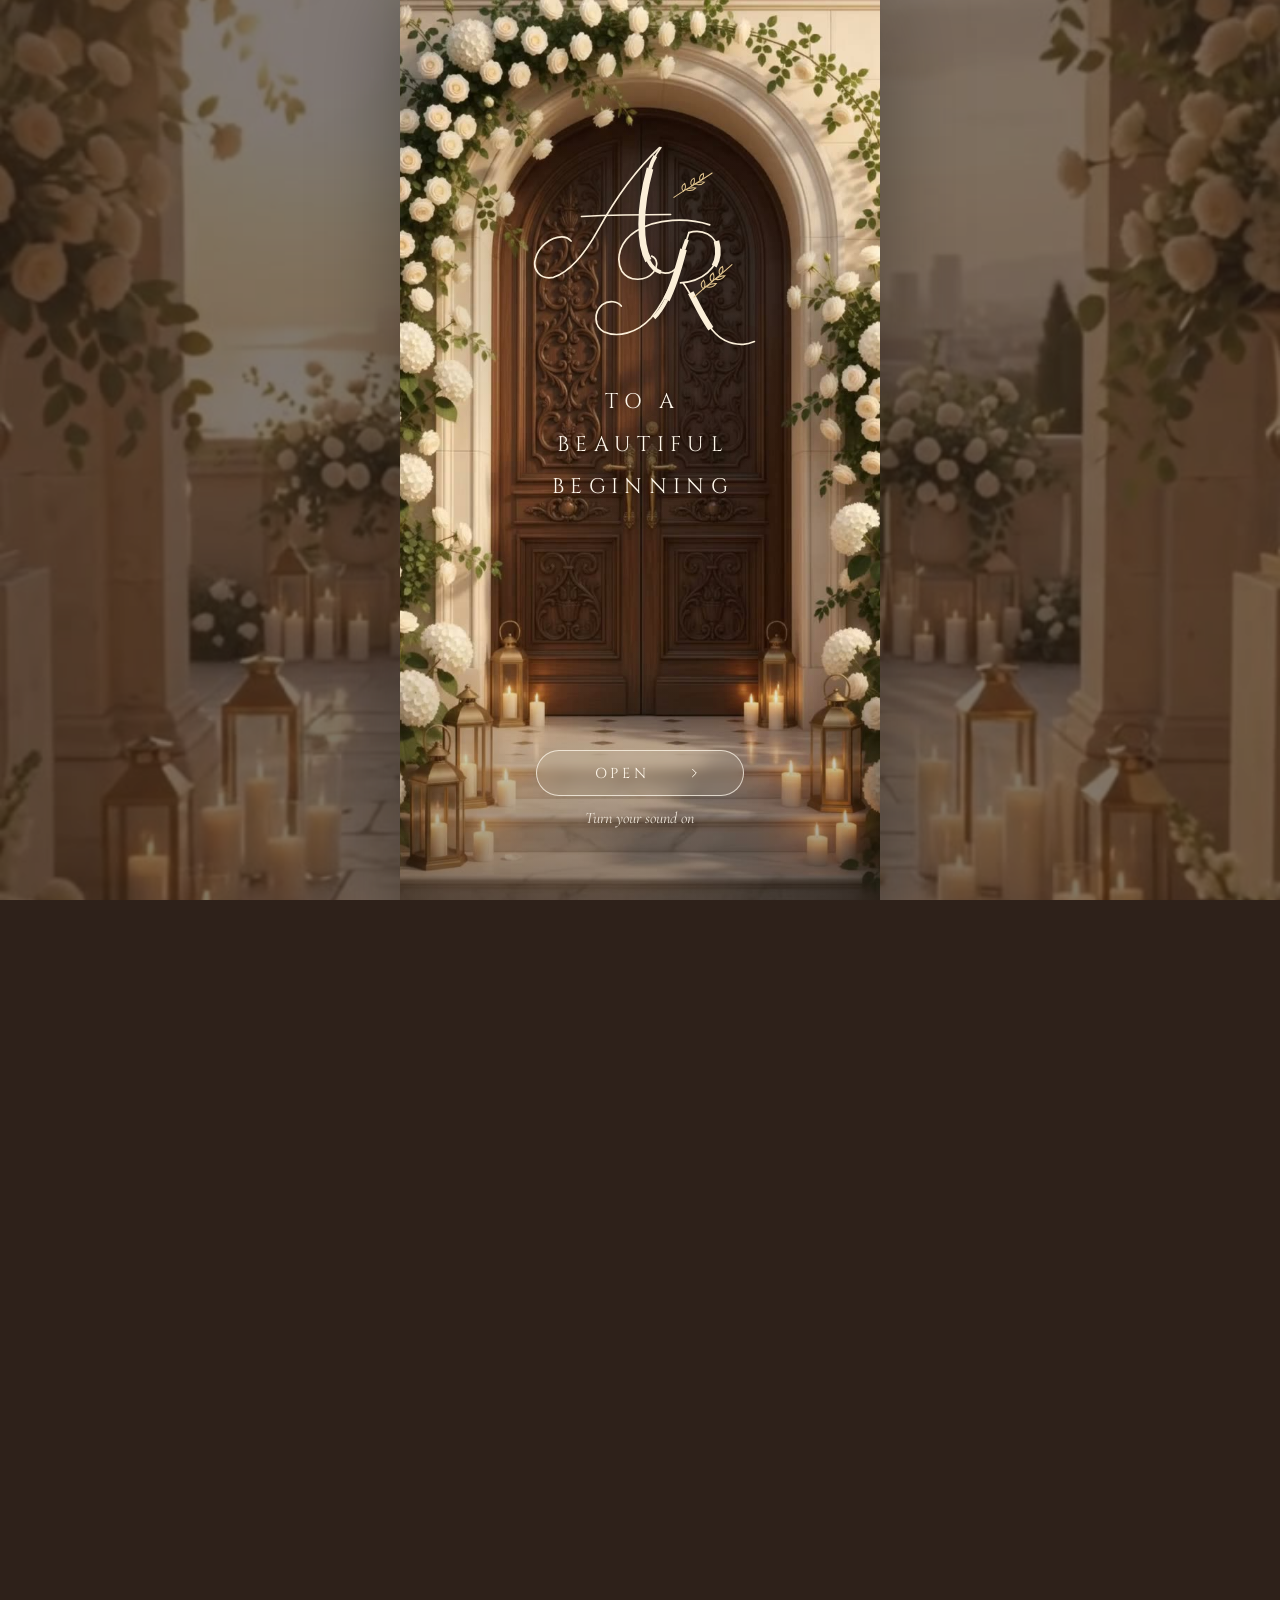
==== commit eecca526: "Use HD panel backgrounds and drop the verse page Replace the upscaled panel crops with HD versions r" ====
--- a/index.html
+++ b/index.html
@@ -17,7 +17,7 @@
 
   <link rel="preconnect" href="https://fonts.googleapis.com">
   <link rel="preconnect" href="https://fonts.gstatic.com" crossorigin>
-  <link href="https://fonts.googleapis.com/css2?family=Amiri:wght@400;700&family=Aref+Ruqaa:wght@400;700&family=Cinzel:wght@400;500&family=Corinthia&family=Cormorant+Garamond:ital,wght@0,300;0,400;1,300&family=EB+Garamond:wght@400;500&display=swap" rel="stylesheet">
+  <link href="https://fonts.googleapis.com/css2?family=Amiri:wght@400;700&family=Cinzel:wght@400;500&family=Corinthia&family=Cormorant+Garamond:ital,wght@0,300;0,400;1,300&family=EB+Garamond:wght@400;500&display=swap" rel="stylesheet">
   <link rel="stylesheet" href="css/style.css">
 </head>
 <body>
@@ -97,47 +97,6 @@
 
   <main class="stage page">
 
-    <!-- ============ Verse + invitation (right after the door) ============ -->
-    <section class="panel verse" id="invitation" lang="ar" dir="rtl">
-      <div class="verse__bg" aria-hidden="true"></div>
-
-      <div class="verse__content">
-        <p class="basmala">بسم الله الرحمن الرحيم</p>
-
-        <figure class="ayah">
-          <img src="assets/img/ayah.png" width="918" height="270"
-               alt="وَمِنْ آيَاتِهِ أَنْ خَلَقَ لَكُم مِّنْ أَنفُسِكُمْ أَزْوَاجًا لِّتَسْكُنُوا إِلَيْهَا وَجَعَلَ بَيْنَكُم مَّوَدَّةً وَرَحْمَةً">
-          <figcaption>سورة الروم، الآية ٢١</figcaption>
-        </figure>
-
-        <svg class="sprig" aria-hidden="true"><use href="#sprig"/></svg>
-
-        <div class="invite">
-          <!-- اكتب أسماء العائلات هنا مكان النقط -->
-          <p class="invite__families">
-            تتشرف عائلة <span class="blank">..................</span><br>
-            وعائلة <span class="blank">..................</span>
-          </p>
-          <p>بدعوة سيادتكم لحضور حفل زفاف</p>
-
-          <div class="invite__couple">
-            <p class="invite__role">نجلهم</p>
-            <p class="invite__name">أحمد</p>
-            <p class="invite__role">على كريمتهم</p>
-            <p class="invite__name">ريم</p>
-          </div>
-
-          <p>
-            وذلك بمشيئة الله تعالى<br>
-            يوم <strong>الثلاثاء ١٠ نوفمبر ٢٠٢٦</strong><br>
-            في تمام الساعة <strong>الثامنة مساءً</strong><br>
-            بقاعة <bdi lang="en" class="latin">Porto Diamond</bdi>
-          </p>
-          <p class="invite__closing">بحضوركم يكتمل فرحنا</p>
-        </div>
-      </div>
-    </section>
-
     <!-- ============ Panel 2: names ============ -->
     <section class="ref ref--names" id="names" aria-label="Ahmed and Reem invite you to celebrate our forever">
       <!-- traced from the design: swash A and R, Cormorant capitals -->
--- a/css/style.css
+++ b/css/style.css
@@ -429,81 +429,13 @@
 }
 
 /* ==========================================================
-   Free-flowing panels (verse, photos, RSVP)
+   Free-flowing panels (photos, RSVP)
    ========================================================== */
 .panel {
   position: relative;
   padding: calc(var(--u) * 16) calc(var(--u) * 8);
   text-align: center;
 }
-
-/* ---------- verse + invitation ---------- */
-.verse {
-  min-height: 100vh;
-  min-height: 100svh;
-  padding-top: calc(var(--u) * 14 + env(safe-area-inset-top));
-  font-family: var(--arabic);
-  background: var(--paper);
-}
-.verse__bg {
-  position: absolute;
-  inset: 0 0 auto 0;
-  height: 100vh;
-  height: 100svh;
-  background: url("../assets/img/arch-sunset.jpg") center / cover no-repeat;
-}
-.verse__bg::after {
-  content: "";
-  position: absolute;
-  inset: 0;
-  background: linear-gradient(to bottom,
-    rgba(247, 240, 230, .8) 0%,
-    rgba(247, 240, 230, .88) 55%,
-    var(--paper) 100%);
-  opacity: 0;
-  transition: opacity 1.4s ease;
-}
-.verse__content {
-  position: relative;
-  display: flex;
-  flex-direction: column;
-  align-items: center;
-}
-.verse__content > * {
-  opacity: 0;
-  transform: translateY(10px);
-  transition: opacity 1s ease, transform 1s ease;
-}
-.is-revealed .verse__bg::after { opacity: 1; }
-.is-revealed .verse__content > * { opacity: 1; transform: none; }
-.is-revealed .verse__content > :nth-child(1) { transition-delay: .5s; }
-.is-revealed .verse__content > :nth-child(2) { transition-delay: 1s; }
-.is-revealed .verse__content > :nth-child(3) { transition-delay: 1.6s; }
-.is-revealed .verse__content > :nth-child(4) { transition-delay: 1.9s; }
-
-.basmala { font-size: 1.15rem; color: var(--gold); }
-.ayah { margin: calc(var(--u) * 5) 0 calc(var(--u) * 2); }
-.ayah img { width: min(92%, 360px); height: auto; margin-inline: auto; }
-.ayah figcaption { margin-top: calc(var(--u) * 2); font-size: .95rem; color: var(--ink-2); }
-.verse .sprig { margin-block: calc(var(--u) * 3) calc(var(--u) * 4); }
-
-.invite { font-size: 1.25rem; line-height: 2; color: var(--walnut); }
-.invite > p + p,
-.invite > p + div,
-.invite > div + p { margin-top: calc(var(--u) * 3.6); }
-.invite strong { font-weight: 700; }
-.invite__families { font-size: 1.3rem; }
-.blank { display: inline-block; min-width: 7.5em; color: var(--gold); letter-spacing: .05em; }
-.invite__couple { margin-block: calc(var(--u) * 1.5); }
-.invite__role { font-size: 1.05rem; color: var(--ink-2); }
-.invite__name {
-  font-family: var(--ruqaa);
-  font-size: 2.6rem;
-  line-height: 1.45;
-  color: #8C6A3A;
-}
-.invite__closing { font-family: var(--ruqaa); font-size: 1.4rem; color: #8C6A3A; }
-.latin { font-family: var(--serif); font-weight: 400; font-size: 1.15em; }
 
 /* ---------- couple photos ---------- */
 .photo { background: linear-gradient(var(--paper), var(--paper-2)); }
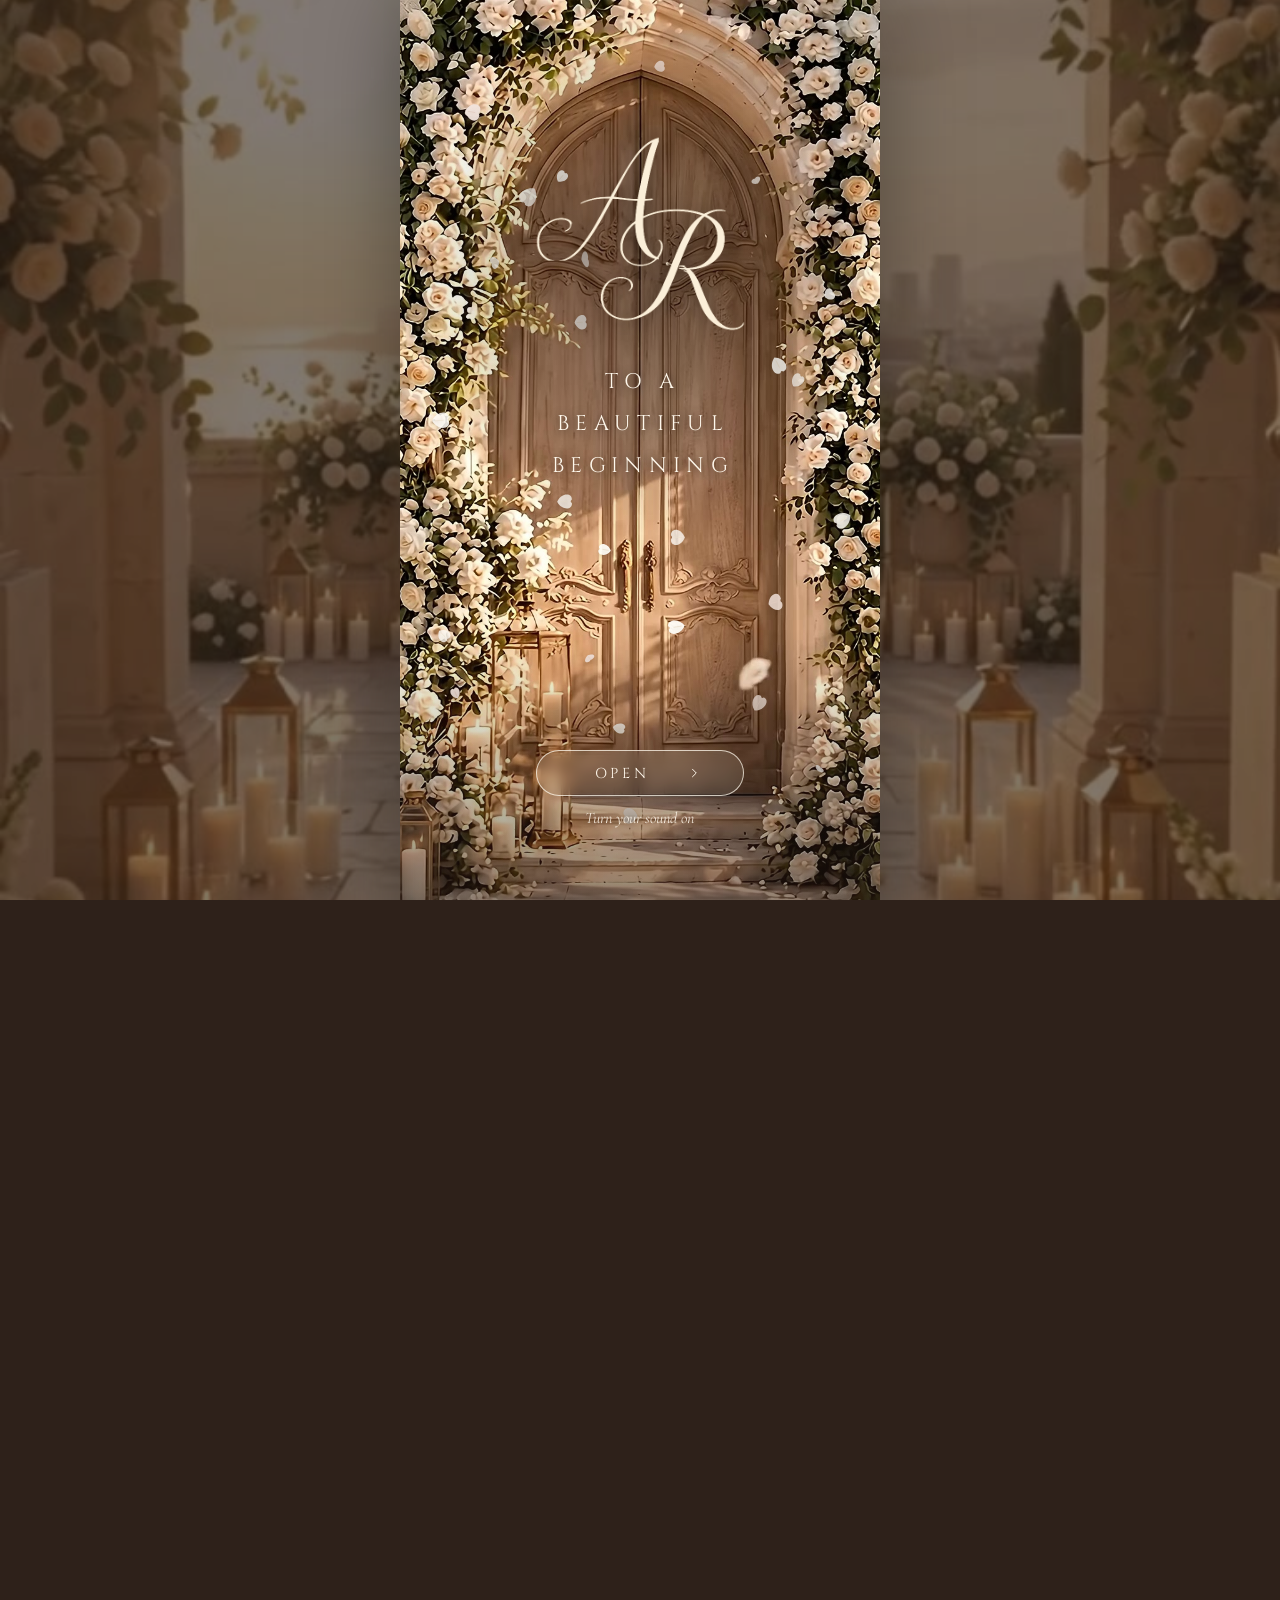
==== commit 28911967: "Rebuild the door intro to match the design's door - Closed door: HD recreation of the design's arche" ====
--- a/index.html
+++ b/index.html
@@ -34,45 +34,19 @@
         <path d="M21.6 5.8 C23.6 7.6 26.2 8 28.4 7 C26.4 5.6 24 5.4 21.6 5.8Z"/>
       </g>
     </symbol>
-    <!-- swash A and R traced from the design -->
-    <g id="glyph-a" fill="none" stroke="currentColor" stroke-linecap="round">
-      <path stroke-width=".6" d="M62.5 107.5 C58 113 55.5 124 55.5 135 C55.5 146 59 152.5 64 152.5 C66 152.5 67.5 151.5 68.5 150"/>
-      <path stroke-width="1.4" stroke-linecap="butt" d="M60.5 110.5 C59.6 112 59 113.5 58.6 115"/>
-      <path stroke-width="2.4" stroke-linecap="butt" d="M58.6 115 C56.4 123 55.6 129 55.6 135 C55.6 141 56.4 145 58 148"/>
-      <path stroke-width="1.4" stroke-linecap="butt" d="M58 148 C59 150 60.5 151.6 62.5 152.2"/>
-      <path stroke-width=".6" d="M62 107.5 C54 115 46 126 40 137 C35 146 30 152 24 154 C19 155 16.5 151 17.5 147.5 C18.5 143 23 139.5 27 139.5 C28.5 139.5 29.6 140.2 30.3 141"/>
-      <path stroke-width=".55" d="M34 132.2 C42 131.8 52 131.5 66 131.5"/>
-    </g>
-    <g id="glyph-r" fill="none" stroke="currentColor" stroke-linecap="round">
-      <path stroke-width=".6" d="M66.5 160 C63.5 170 60 182 53 190.5 C48 196 41 197.8 36 195.5 C32.5 193.6 32.3 188.5 35.5 185.8 C38 184 41 184.6 42.3 186.3"/>
-      <path stroke-width="1.4" stroke-linecap="butt" d="M65.8 162.5 L64.6 166"/>
-      <path stroke-width="2.4" stroke-linecap="butt" d="M64.6 166 C63 172 61.5 178 58.5 184"/>
-      <path stroke-width="1.4" stroke-linecap="butt" d="M58.5 184 C57 187 55.6 189 54 190.5"/>
-      <path stroke-width=".6" d="M66.5 160 C71 158.6 76.5 160.5 76.8 166.5 C77 172.5 71.5 177.6 63.5 178"/>
-      <path stroke-width="2" stroke-linecap="butt" d="M76.4 163 C77.2 166 77 169.5 75.6 172"/>
-      <path stroke-width=".6" d="M64.5 178 C68 183 71 190 75 195 C78 198.6 82 200.2 86 200 C87.5 199.9 89 199.4 90 199"/>
-      <path stroke-width="2.2" stroke-linecap="butt" d="M67.2 181.5 C69.5 186 71.6 190.5 74.4 194.4"/>
-      <path stroke-width=".6" d="M74 157.2 C66 154.6 55 154.8 47.5 159.5 C42 163 40 169 42.5 173.8 C45 177.6 51 177.6 53.8 174.2 C55.6 172 55.3 169.3 53.2 168.4"/>
-    </g>
   </svg>
 
   <!-- ============ INTRO: the door (panel 1) ============ -->
   <div class="intro" id="intro">
     <div class="stage">
-      <video class="intro__video intro__video--idle" id="door-idle"
-             src="assets/video/door-idle.mp4" poster="assets/img/door-poster.jpg"
-             autoplay muted loop playsinline preload="auto" aria-hidden="true"></video>
+      <img class="intro__video intro__door" src="assets/img/door.jpg" alt="" aria-hidden="true">
+      <canvas class="intro__petals" id="intro-petals" aria-hidden="true"></canvas>
       <video class="intro__video intro__video--open" id="door-open"
              src="assets/video/door-open.mp4"
              muted playsinline preload="auto" aria-hidden="true"></video>
 
       <div class="intro__ui" id="intro-ui">
-        <svg class="monogram" viewBox="12 103 86 78" aria-hidden="true">
-          <use href="#glyph-a"/>
-          <use href="#glyph-r" transform="translate(6 -22)"/>
-          <use href="#sprig" x="64" y="118" width="20" height="6" transform="rotate(-22 74 121)" class="monogram__sprig"/>
-          <use href="#sprig" x="70" y="152" width="22" height="6.6" transform="rotate(-30 81 155)" class="monogram__sprig"/>
-        </svg>
+        <img class="monogram" src="assets/img/monogram.png" width="476" height="444" alt="" aria-hidden="true">
         <p class="intro__tagline">To a<br>beautiful<br>beginning</p>
 
         <div class="intro__bottom">
@@ -99,48 +73,8 @@
 
     <!-- ============ Panel 2: names ============ -->
     <section class="ref ref--names" id="names" aria-label="Ahmed and Reem invite you to celebrate our forever">
-      <!-- traced from the design: swash A and R, Cormorant capitals -->
-      <svg class="names" viewBox="0 100 170 105" aria-hidden="true">
-        <g>
-          <use href="#glyph-a"/>
-          <use href="#glyph-r"/>
-        </g>
-        <g class="names__type" fill="currentColor">
-          <text x="65" y="143.2" font-size="32.5" textLength="76" lengthAdjust="spacingAndGlyphs">HMED</text>
-          <text x="93" y="166.5" font-size="25" font-style="italic" text-anchor="middle">&amp;</text>
-          <text x="80" y="194" font-size="34" textLength="48.5" lengthAdjust="spacingAndGlyphs">EEM</text>
-        </g>
-      </svg>
       <h1 class="ref-caps names__tagline">Invite you to<br>celebrate our<br>forever</h1>
-      <a class="names__scroll" href="#photo-1">Scroll</a>
-    </section>
-
-    <!-- ============ Couple photo 1 ============ -->
-    <section class="panel photo" id="photo-1">
-      <svg class="sprig" aria-hidden="true"><use href="#sprig"/></svg>
-      <figure class="arch-frame">
-        <img src="assets/img/couple-1.jpg" alt="Ahmed and Reem smiling, seated side by side" width="880" height="1280" loading="lazy" decoding="async">
-      </figure>
-      <svg class="sprig sprig--flip" aria-hidden="true"><use href="#sprig"/></svg>
-    </section>
-
-    <!-- ============ Panel 3: two souls ============ -->
-    <section class="ref ref--veil" id="two-souls">
-      <p class="ref-caps veil__text">Two souls<br>one story<br>a lifetime<br>together</p>
-    </section>
-
-    <!-- ============ Panel 4: countdown ============ -->
-    <section class="ref ref--countdown" id="countdown">
-      <h2 class="ref-caps cd__title">The countdown</h2>
-      <div class="cd" role="timer" aria-live="off">
-        <div class="cd__unit cd__unit--days"><span class="cd__num" data-unit="days">--</span><span class="cd__lbl">Days</span></div>
-        <div class="cd__unit cd__unit--hours"><span class="cd__num" data-unit="hours">--</span><span class="cd__lbl">Hours</span></div>
-        <div class="cd__unit cd__unit--minutes"><span class="cd__num" data-unit="minutes">--</span><span class="cd__lbl">Minutes</span></div>
-        <div class="cd__unit cd__unit--seconds"><span class="cd__num" data-unit="seconds">--</span><span class="cd__lbl">Seconds</span></div>
-        <span class="cd__rule cd__rule--1"></span>
-        <span class="cd__rule cd__rule--2"></span>
-      </div>
-      <p class="cd__done" id="countdown-done" hidden>Today is the day</p>
+      <a class="names__scroll" href="#story">Scroll</a>
     </section>
 
     <!-- ============ Panel 5: our story (leaves falling) ============ -->
@@ -159,6 +93,34 @@
         to begin our forever<br>
         with the people we love most.
       </p>
+    </section>
+
+    <!-- ============ Couple photo 1 ============ -->
+    <section class="panel photo" id="photo-1">
+      <svg class="sprig" aria-hidden="true"><use href="#sprig"/></svg>
+      <figure class="arch-frame">
+        <img src="assets/img/couple-1.jpg" alt="Ahmed and Reem smiling, seated side by side" width="880" height="1280" loading="lazy" decoding="async">
+      </figure>
+      <svg class="sprig sprig--flip" aria-hidden="true"><use href="#sprig"/></svg>
+    </section>
+
+    <!-- ============ Panel 3: two souls ============ -->
+    <section class="ref ref--veil" id="two-souls">
+      <p class="ref-caps veil__text">Two souls<br>one story<br>a lifetime<br>together</p>
+    </section>
+
+    <!-- ============ Panel 4: countdown ============ -->
+    <section class="ref ref--countdown" id="countdown">
+      <h2 class="ref-caps cd__title">The countdown</h2>
+      <div class="cd" role="timer" aria-live="off">
+        <div class="cd__unit cd__unit--days"><span class="cd__num" data-unit="days">--</span><span class="cd__lbl">Days</span></div>
+        <div class="cd__unit cd__unit--hours"><span class="cd__num" data-unit="hours">--</span><span class="cd__lbl">Hours</span></div>
+        <div class="cd__unit cd__unit--minutes"><span class="cd__num" data-unit="minutes">--</span><span class="cd__lbl">Minutes</span></div>
+        <div class="cd__unit cd__unit--seconds"><span class="cd__num" data-unit="seconds">--</span><span class="cd__lbl">Seconds</span></div>
+        <span class="cd__rule cd__rule--1"></span>
+        <span class="cd__rule cd__rule--2"></span>
+      </div>
+      <p class="cd__done" id="countdown-done" hidden>Today is the day</p>
     </section>
 
     <!-- ============ Panel 6: the big day ============ -->
--- a/css/style.css
+++ b/css/style.css
@@ -123,21 +123,15 @@
 }
 
 /* ---------- Panel 2: names ---------- */
-.ref--names { aspect-ratio: 170 / 457; background-image: url("../assets/img/panels/names.jpg"); }
-.names {
-  --y: 33.37;                              /* design y 100–205 of 457 */
-  width: 100%;
-  height: auto;
-  aspect-ratio: 170 / 105;
-  color: #6A4F3D;
-  overflow: visible;
-}
-.names__type {
-  font-family: var(--serif);
-  font-weight: 400;
+/* full-screen, cropped like the door video so the hand-off is seamless;
+   the AHMED & REEM lettering is part of the picture */
+.ref--names {
+  min-height: 100vh;
+  min-height: 100svh;
+  background-image: url("../assets/img/panels/names.jpg");
 }
 .names__tagline {
-  --y: 49.9;
+  --y: 55.6;
   font-size: calc(var(--u) * 4.6);
   line-height: 1.66;
   letter-spacing: .22em;
@@ -560,14 +554,17 @@
     linear-gradient(to top, rgba(40, 26, 18, .5), transparent 30%);
 }
 .monogram {
-  width: calc(var(--u) * 50);
+  width: calc(var(--u) * 44);
   height: auto;
-  aspect-ratio: 86 / 78;
-  color: #FBEFD9;
-  overflow: visible;
   filter: drop-shadow(0 2px 10px rgba(0, 0, 0, .45));
 }
-.monogram__sprig { color: #E2C58F; }
+.intro__petals {
+  position: absolute;
+  inset: 0;
+  width: 100%;
+  height: 100%;
+  pointer-events: none;
+}
 .intro__tagline {
   margin-top: calc(var(--u) * 6);
   font: 400 calc(var(--u) * 4.4) / 2 var(--caps);
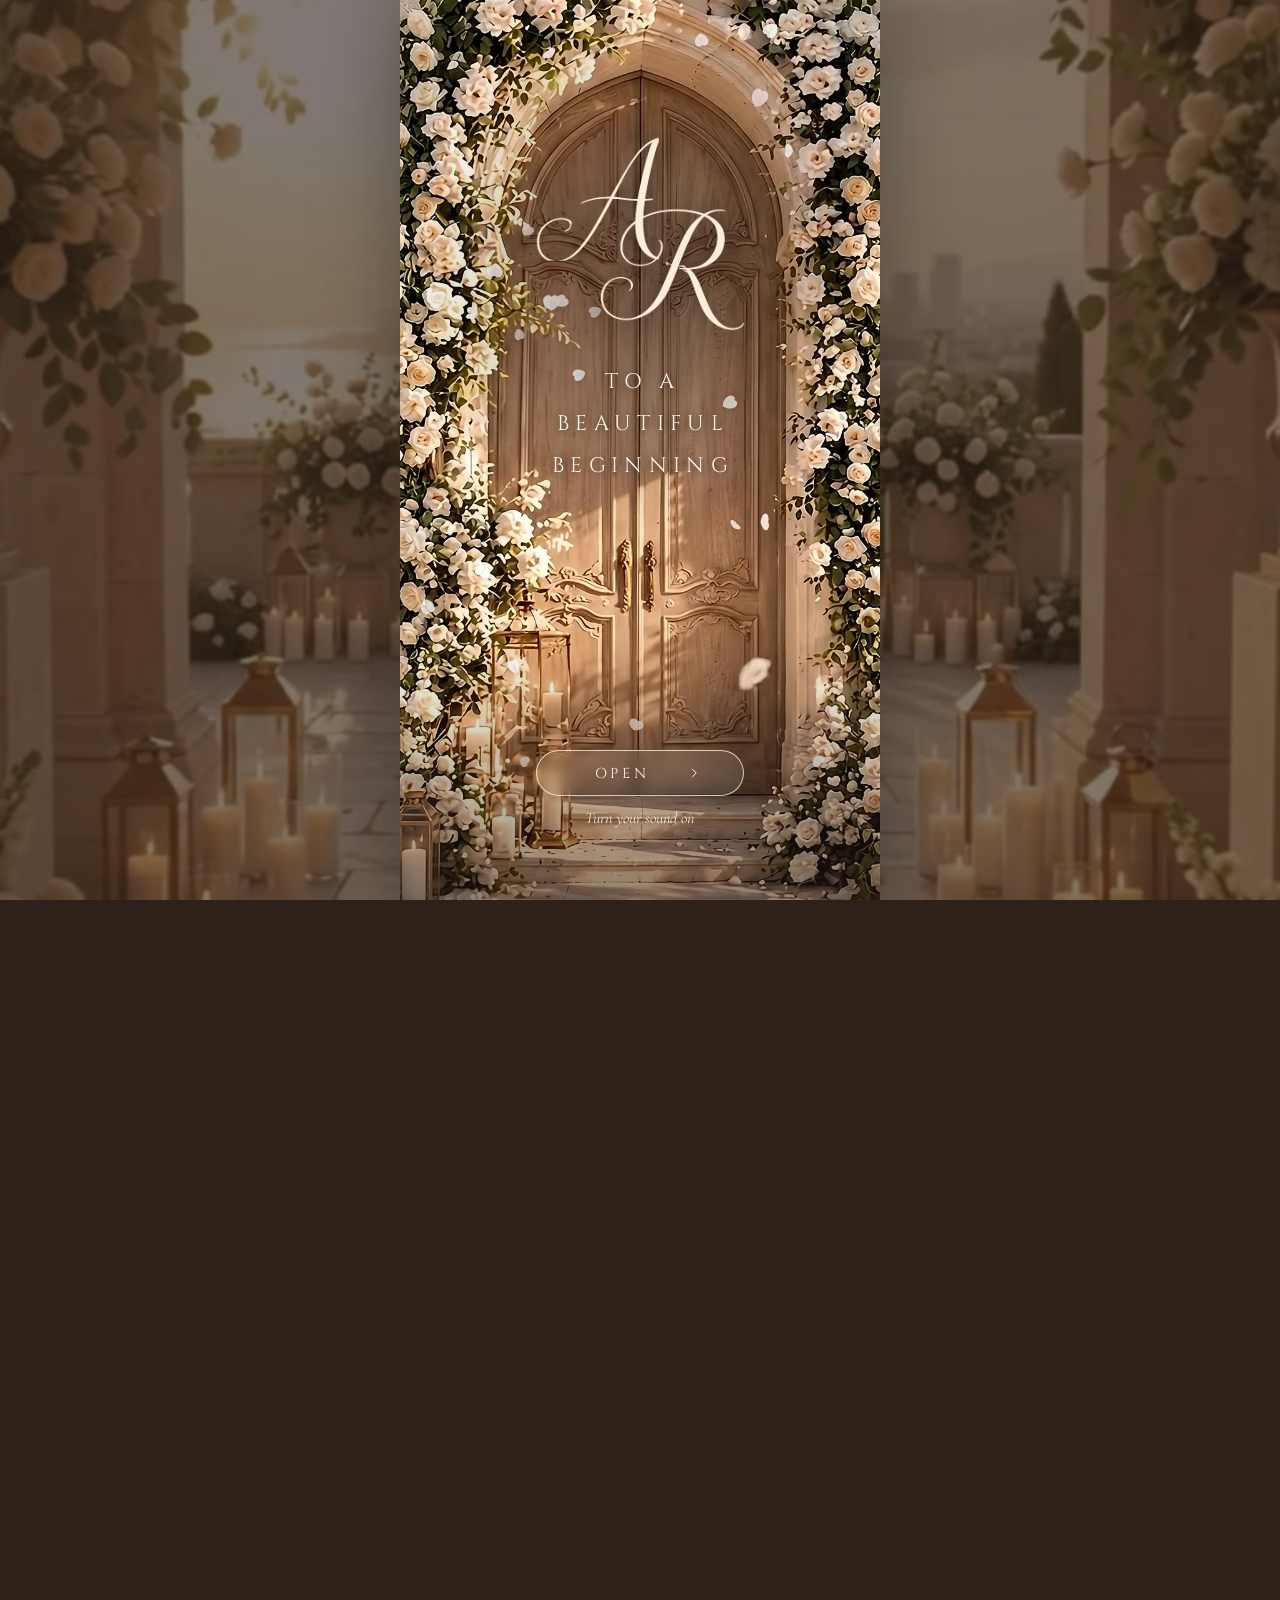
==== commit d6f9436c: "Save RSVPs to Supabase and add a passcode-protected RSVP page - RSVP form now inserts into a Supabas" ====
--- a/index.html
+++ b/index.html
@@ -214,6 +214,7 @@
 
   </main>
 
+  <script src="js/supabase-config.js"></script>
   <script src="js/main.js"></script>
 </body>
 </html>
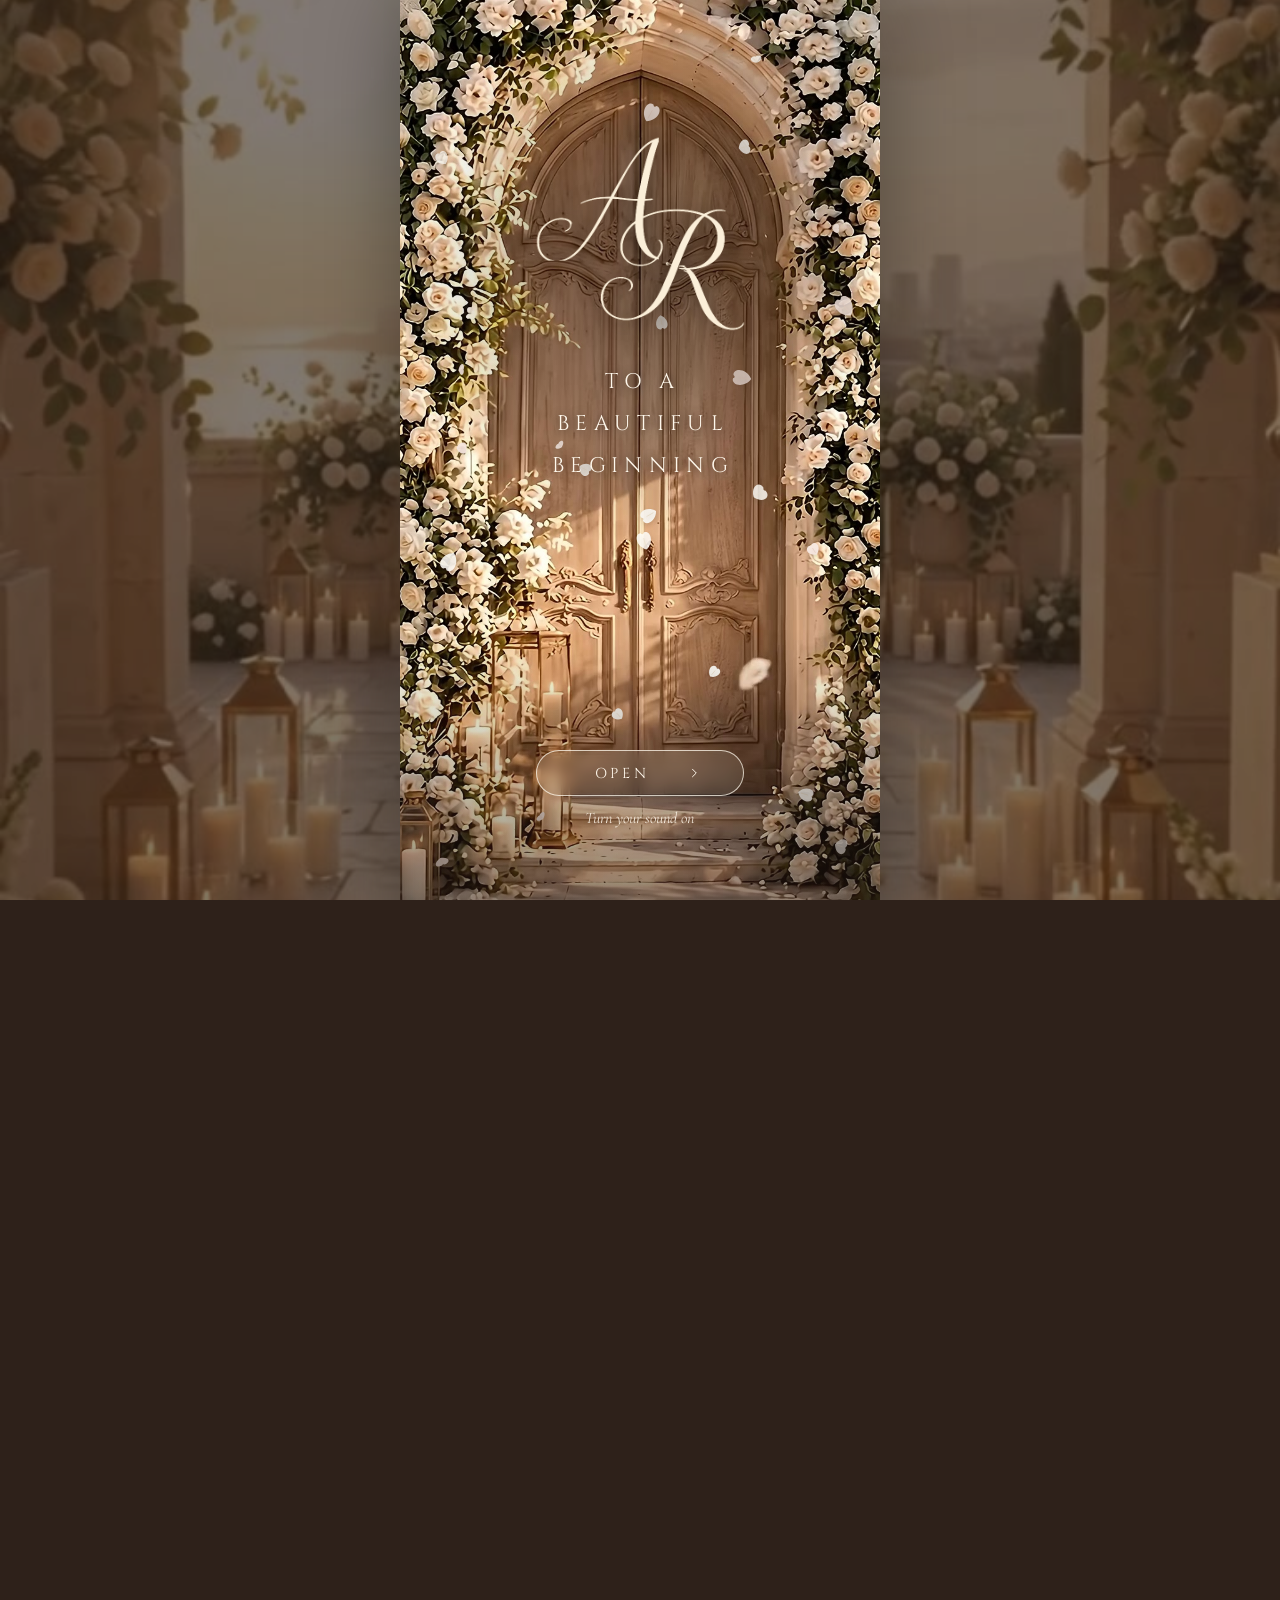
==== commit 98f5c178: "Make the Supabase setup safe for an existing project; drop dress code and first photo - setup.sql on" ====
--- a/index.html
+++ b/index.html
@@ -95,15 +95,6 @@
       </p>
     </section>
 
-    <!-- ============ Couple photo 1 ============ -->
-    <section class="panel photo" id="photo-1">
-      <svg class="sprig" aria-hidden="true"><use href="#sprig"/></svg>
-      <figure class="arch-frame">
-        <img src="assets/img/couple-1.jpg" alt="Ahmed and Reem smiling, seated side by side" width="880" height="1280" loading="lazy" decoding="async">
-      </figure>
-      <svg class="sprig sprig--flip" aria-hidden="true"><use href="#sprig"/></svg>
-    </section>
-
     <!-- ============ Panel 3: two souls ============ -->
     <section class="ref ref--veil" id="two-souls">
       <p class="ref-caps veil__text">Two souls<br>one story<br>a lifetime<br>together</p>
@@ -158,19 +149,6 @@
       </a>
     </section>
 
-    <!-- ============ Panel 8: dress code + gift ============ -->
-    <section class="ref ref--dress" id="dress-code">
-      <h2 class="ref-caps dress__label">Dress code</h2>
-      <p class="ref-caps dress__attire">Formal attire</p>
-      <p class="ref-caps dress__gift">Your presence<br>is our greatest gift</p>
-      <p class="ref-body dress__text">
-        But if you wish to honor us<br>
-        with a gift, a contribution towards<br>
-        our new journey would be<br>
-        deeply appreciated.
-      </p>
-    </section>
-
     <!-- ============ Couple photo 2 ============ -->
     <section class="panel photo" id="photo-2">
       <svg class="sprig" aria-hidden="true"><use href="#sprig"/></svg>
--- a/css/style.css
+++ b/css/style.css
@@ -365,33 +365,6 @@
 }
 .venue__btn:hover { background: rgba(255, 248, 236, .25); }
 
-/* ---------- Panel 8: dress code + gift ---------- */
-.ref--dress { aspect-ratio: 156 / 298; background-image: url("../assets/img/panels/dress.jpg"); }
-.dress__label {
-  --y: 6;
-  font-size: calc(var(--u) * 5.5);
-  letter-spacing: .2em;
-  padding-left: .2em;
-}
-.dress__attire {
-  --y: 40.6;
-  font-size: calc(var(--u) * 5.2);
-  letter-spacing: .2em;
-  padding-left: .2em;
-}
-.dress__gift {
-  --y: 63.6;
-  font-size: calc(var(--u) * 5.2);
-  line-height: 1.6;
-  letter-spacing: .2em;
-  padding-left: .2em;
-}
-.dress__text {
-  --y: 80.4;
-  font-size: calc(var(--u) * 5);
-  line-height: 1.45;
-}
-
 /* ---------- Panel 9: see you there ---------- */
 .ref--seeyou { aspect-ratio: 156 / 201; background-image: url("../assets/img/panels/seeyou.jpg"); }
 .ref--seeyou .ref-caps,
@@ -452,7 +425,6 @@
   pointer-events: none;
 }
 .arch-frame img { width: 100%; height: 100%; object-fit: cover; }
-#photo-1 .arch-frame img { object-position: 45% 40%; }
 #photo-2 .arch-frame img { object-position: 50% 40%; }
 
 /* ---------- RSVP ---------- */
